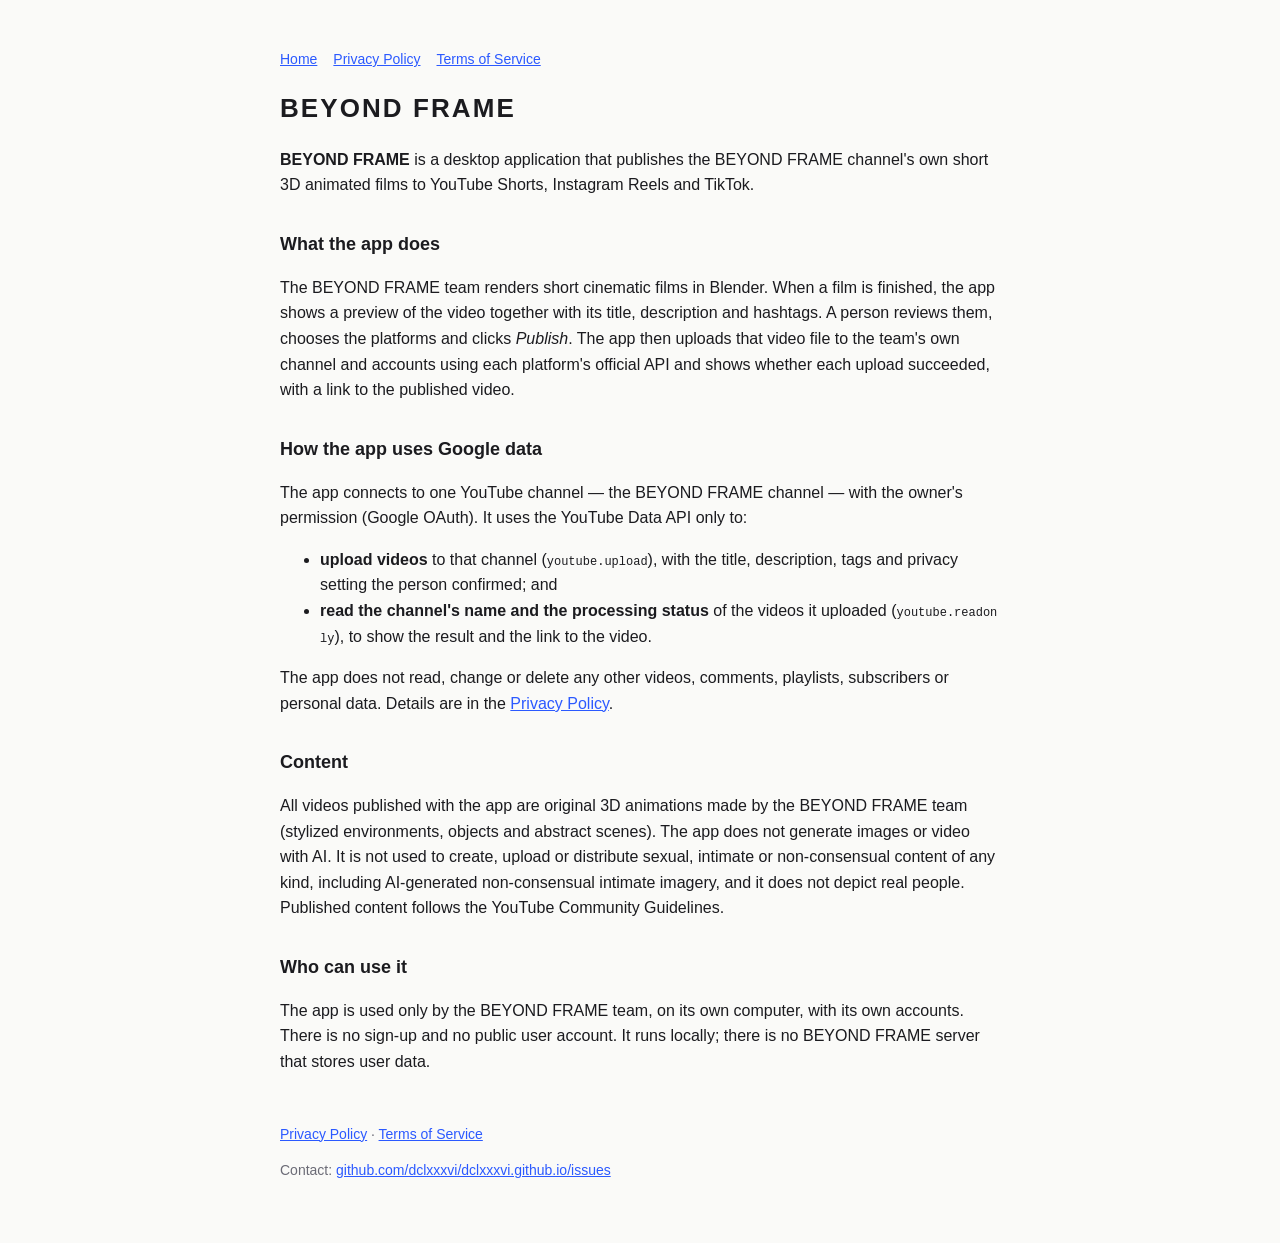
==== index.html @ e3132dda "BEYOND FRAME home page, privacy policy and terms of service" ====
<!doctype html>
<html lang="en">
<head>
  <meta charset="utf-8">
  <meta name="viewport" content="width=device-width, initial-scale=1">
  <!-- GOOGLE_SITE_VERIFICATION -->
  <title>BEYOND FRAME</title>
  <meta name="description" content="BEYOND FRAME is a desktop app that uploads the BEYOND FRAME channel's own 3D animated short films to YouTube, Instagram and TikTok.">
  <link rel="stylesheet" href="style.css">
</head>
<body>
<main>
  <nav><a href="./">Home</a><a href="privacy.html">Privacy Policy</a><a href="terms.html">Terms of Service</a></nav>

  <h1>BEYOND FRAME</h1>
  <p><strong>BEYOND FRAME</strong> is a desktop application that publishes the BEYOND FRAME channel's own short
    3D animated films to YouTube Shorts, Instagram Reels and TikTok.</p>

  <h2>What the app does</h2>
  <p>The BEYOND FRAME team renders short cinematic films in Blender. When a film is finished, the app shows a preview
    of the video together with its title, description and hashtags. A person reviews them, chooses the platforms and
    clicks <em>Publish</em>. The app then uploads that video file to the team's own channel and accounts using each
    platform's official API and shows whether each upload succeeded, with a link to the published video.</p>

  <h2>How the app uses Google data</h2>
  <p>The app connects to one YouTube channel — the BEYOND FRAME channel — with the owner's permission (Google OAuth).
    It uses the YouTube Data API only to:</p>
  <ul>
    <li><strong>upload videos</strong> to that channel (<code>youtube.upload</code>), with the title, description,
      tags and privacy setting the person confirmed; and</li>
    <li><strong>read the channel's name and the processing status</strong> of the videos it uploaded
      (<code>youtube.readonly</code>), to show the result and the link to the video.</li>
  </ul>
  <p>The app does not read, change or delete any other videos, comments, playlists, subscribers or personal data.
    Details are in the <a href="privacy.html">Privacy Policy</a>.</p>

  <h2>Content</h2>
  <p>All videos published with the app are original 3D animations made by the BEYOND FRAME team (stylized
    environments, objects and abstract scenes). The app does not generate images or video with AI. It is not used to
    create, upload or distribute sexual, intimate or non-consensual content of any kind, including AI-generated
    non-consensual intimate imagery, and it does not depict real people. Published content follows the YouTube
    Community Guidelines.</p>

  <h2>Who can use it</h2>
  <p>The app is used only by the BEYOND FRAME team, on its own computer, with its own accounts. There is no sign-up
    and no public user account. It runs locally; there is no BEYOND FRAME server that stores user data.</p>

  <footer>
    <p><a href="privacy.html">Privacy Policy</a> · <a href="terms.html">Terms of Service</a></p>
    <p>Contact: <a href="https://github.com/dclxxxvi/dclxxxvi.github.io/issues">github.com/dclxxxvi/dclxxxvi.github.io/issues</a></p>
  </footer>
</main>
</body>
</html>
---- style.css ----
:root { --bg: #fafaf8; --text: #1b1b1f; --muted: #6b6b76; --accent: #2b59ff; }
@media (prefers-color-scheme: dark) { :root { --bg: #121214; --text: #ececf0; --muted: #9a9aa6; --accent: #6c8cff; } }
body { margin: 0; background: var(--bg); color: var(--text); font: 16px/1.6 -apple-system, BlinkMacSystemFont, "Segoe UI", Roboto, sans-serif; }
main { max-width: 720px; margin: 0 auto; padding: 48px 20px; }
h1 { letter-spacing: .08em; font-size: 26px; }
h2 { font-size: 18px; margin-top: 32px; }
a { color: var(--accent); }
.muted { color: var(--muted); }
nav { display: flex; gap: 16px; font-size: 14px; }
footer { margin-top: 48px; font-size: 14px; color: var(--muted); }
table { border-collapse: collapse; width: 100%; font-size: 14px; }
th, td { border: 1px solid color-mix(in srgb, var(--muted) 40%, transparent); padding: 6px 8px; text-align: left; vertical-align: top; }
code { font-size: 12px; word-break: break-all; }
h3 { font-size: 16px; margin-top: 20px; }
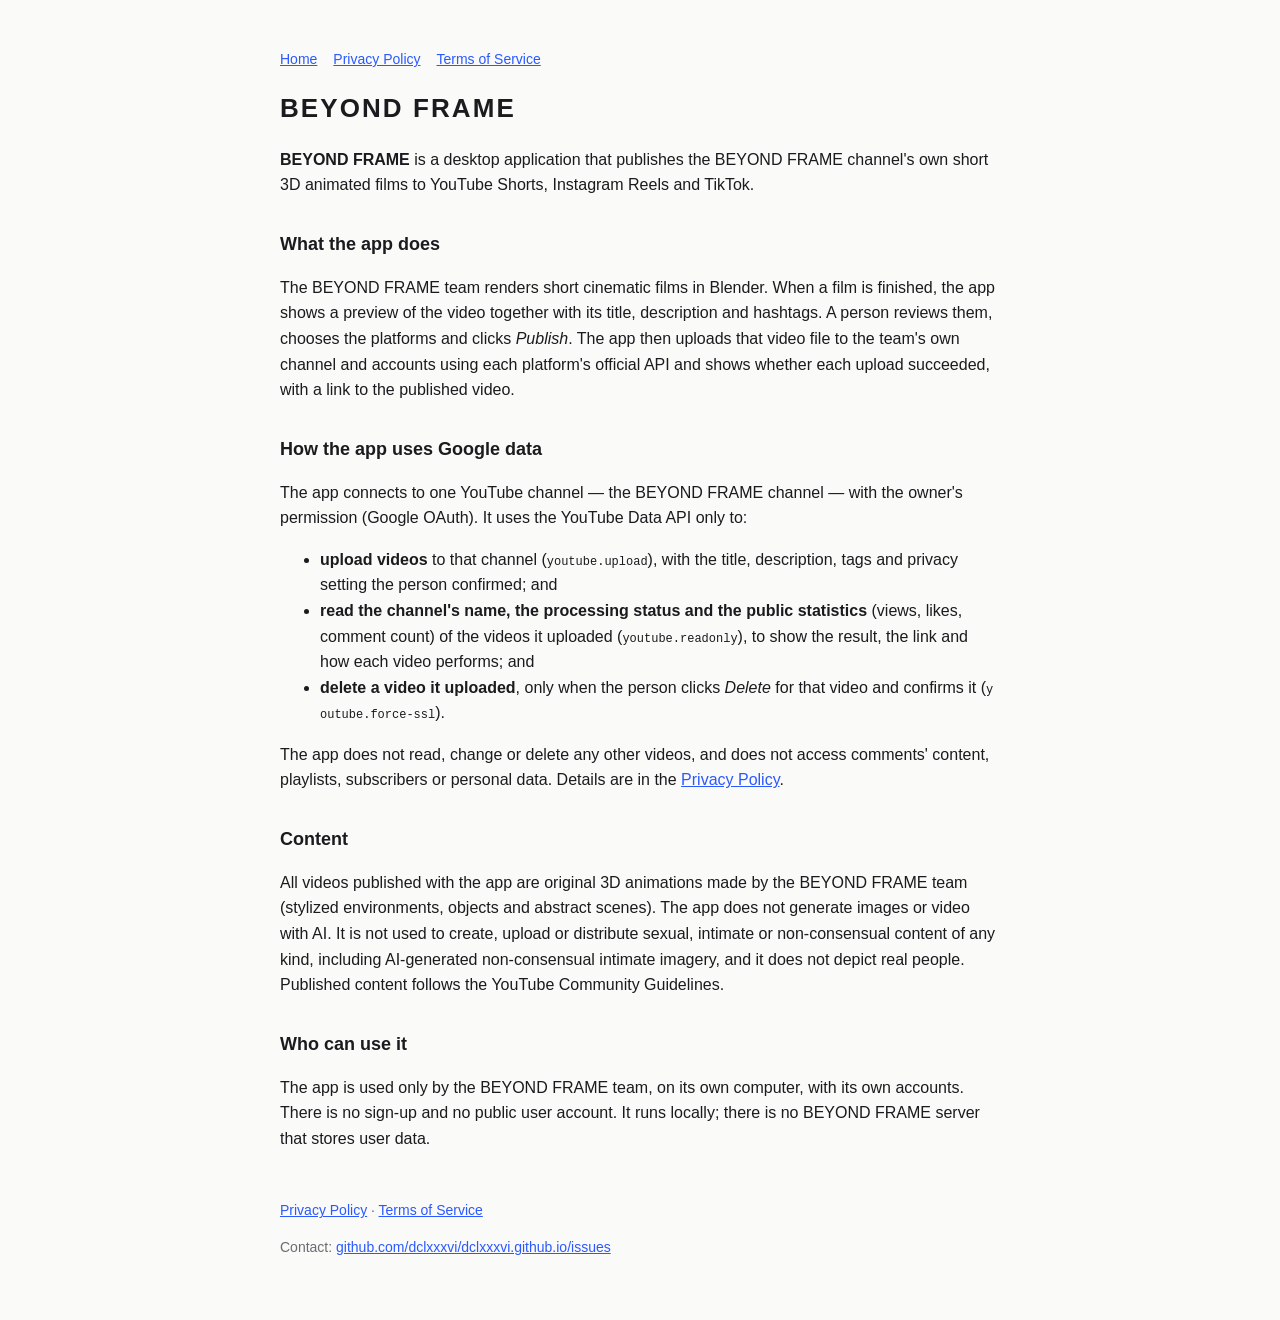
==== commit bb2dc8f6: "Describe statistics and on-request deletion of uploaded videos Co-Authored-By: Claude Opus 5.5 <nore" ====
--- a/index.html
+++ b/index.html
@@ -3,7 +3,7 @@
 <head>
   <meta charset="utf-8">
   <meta name="viewport" content="width=device-width, initial-scale=1">
-  <!-- GOOGLE_SITE_VERIFICATION -->
+  <meta name="google-site-verification" content="TuCmuq7ObsB4_9iS0AewLD5mPK_qw19MUap3yLSu-8Q">
   <title>BEYOND FRAME</title>
   <meta name="description" content="BEYOND FRAME is a desktop app that uploads the BEYOND FRAME channel's own 3D animated short films to YouTube, Instagram and TikTok.">
   <link rel="stylesheet" href="style.css">
@@ -28,10 +28,14 @@
   <ul>
     <li><strong>upload videos</strong> to that channel (<code>youtube.upload</code>), with the title, description,
       tags and privacy setting the person confirmed; and</li>
-    <li><strong>read the channel's name and the processing status</strong> of the videos it uploaded
-      (<code>youtube.readonly</code>), to show the result and the link to the video.</li>
+    <li><strong>read the channel's name, the processing status and the public statistics</strong> (views, likes,
+      comment count) of the videos it uploaded (<code>youtube.readonly</code>), to show the result, the link and how
+      each video performs; and</li>
+    <li><strong>delete a video it uploaded</strong>, only when the person clicks <em>Delete</em> for that video and
+      confirms it (<code>youtube.force-ssl</code>).</li>
   </ul>
-  <p>The app does not read, change or delete any other videos, comments, playlists, subscribers or personal data.
+  <p>The app does not read, change or delete any other videos, and does not access comments' content, playlists,
+    subscribers or personal data.
     Details are in the <a href="privacy.html">Privacy Policy</a>.</p>
 
   <h2>Content</h2>
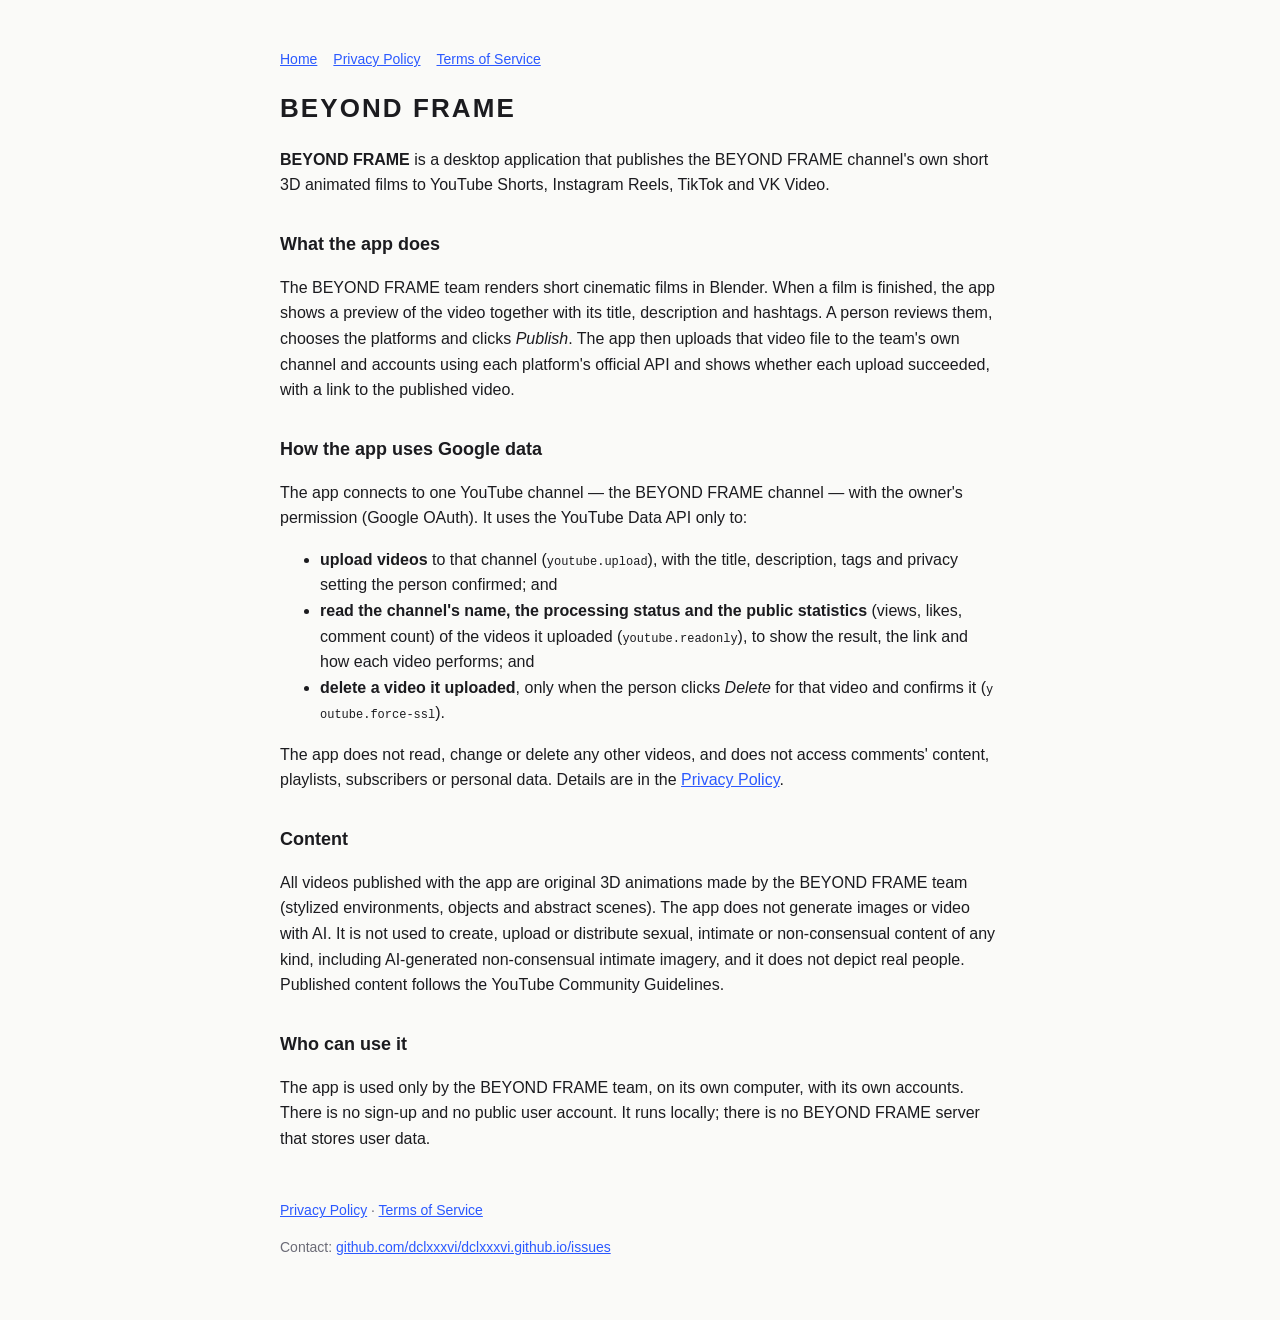
==== commit bf6dcc09: "VK sign-in relay page; describe VK and TikTok follower statistics Co-Authored-By: Claude Opus 5.5 <n" ====
--- a/index.html
+++ b/index.html
@@ -5,7 +5,7 @@
   <meta name="viewport" content="width=device-width, initial-scale=1">
   <meta name="google-site-verification" content="TuCmuq7ObsB4_9iS0AewLD5mPK_qw19MUap3yLSu-8Q">
   <title>BEYOND FRAME</title>
-  <meta name="description" content="BEYOND FRAME is a desktop app that uploads the BEYOND FRAME channel's own 3D animated short films to YouTube, Instagram and TikTok.">
+  <meta name="description" content="BEYOND FRAME is a desktop app that uploads the BEYOND FRAME channel's own 3D animated short films to YouTube, Instagram, TikTok and VK.">
   <link rel="stylesheet" href="style.css">
 </head>
 <body>
@@ -14,7 +14,7 @@
 
   <h1>BEYOND FRAME</h1>
   <p><strong>BEYOND FRAME</strong> is a desktop application that publishes the BEYOND FRAME channel's own short
-    3D animated films to YouTube Shorts, Instagram Reels and TikTok.</p>
+    3D animated films to YouTube Shorts, Instagram Reels, TikTok and VK Video.</p>
 
   <h2>What the app does</h2>
   <p>The BEYOND FRAME team renders short cinematic films in Blender. When a film is finished, the app shows a preview
